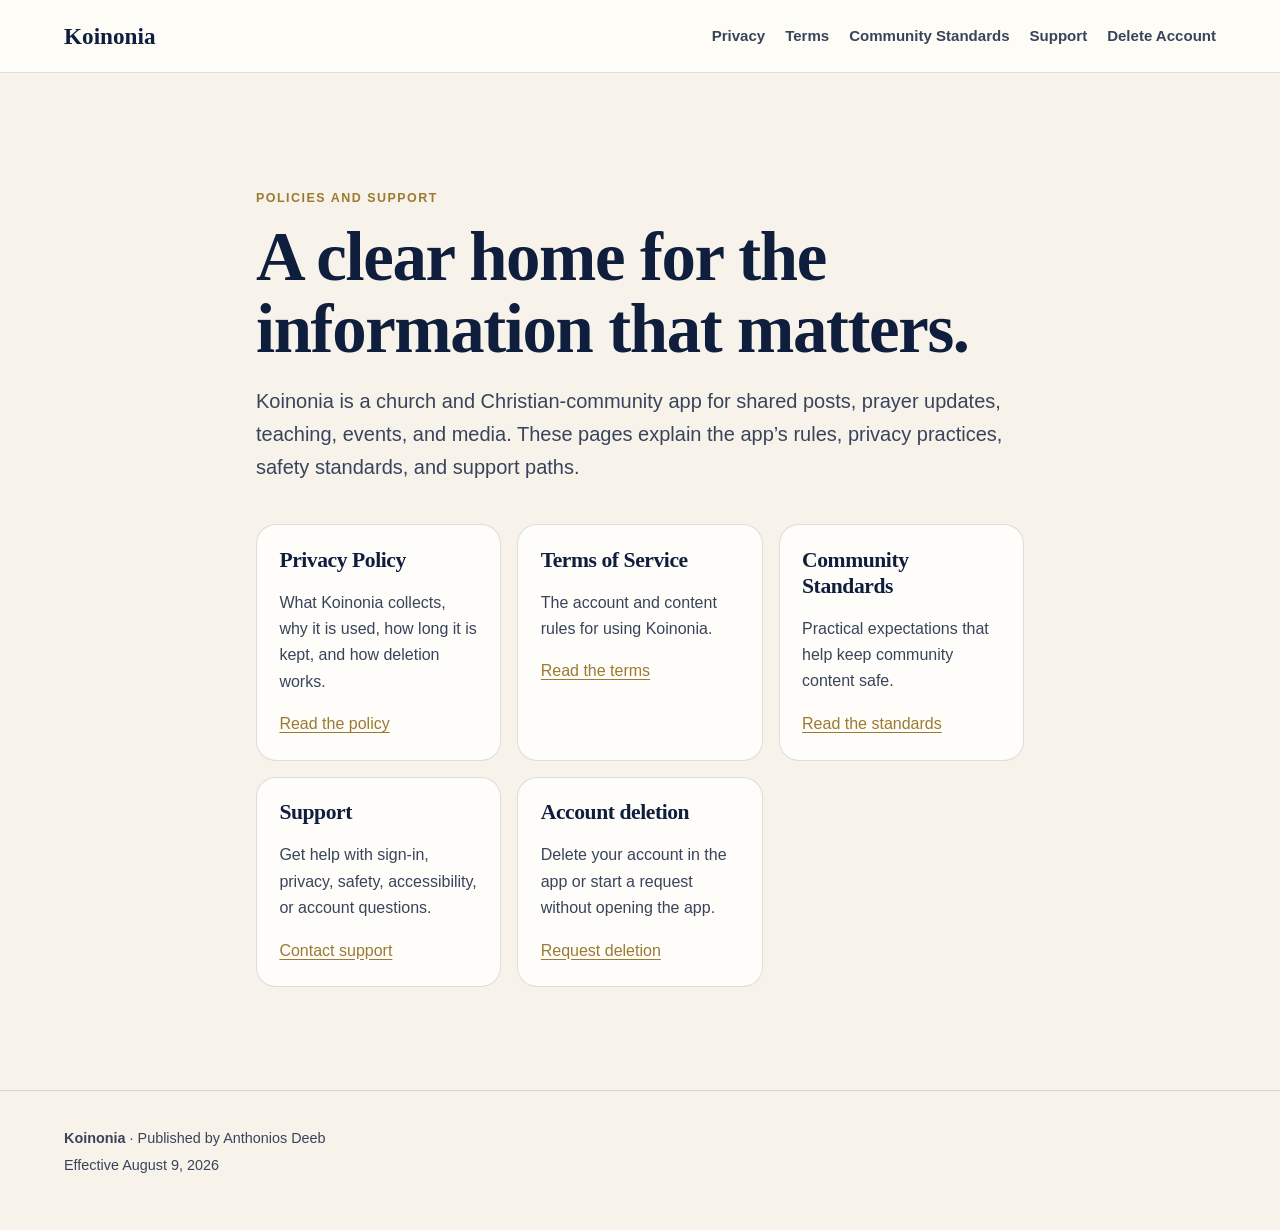
==== public-site/index.html @ f4a789da "feat: publish Koinonia legal and support site" ====
<!doctype html>
<html lang="en">
<head>
  <meta charset="utf-8">
  <meta name="viewport" content="width=device-width, initial-scale=1">
  <meta name="description" content="Privacy, terms, community standards, support, and account deletion information for Koinonia.">
  <title>Koinonia — Policies and Support</title>
  <link rel="stylesheet" href="styles.css">
</head>
<body>
  <header class="site-header">
    <div class="shell header-row">
      <a class="brand" href="./">Koinonia</a>
      <nav class="nav" aria-label="Policy navigation">
        <a href="privacy/">Privacy</a>
        <a href="terms/">Terms</a>
        <a href="community-standards/">Community Standards</a>
        <a href="support/">Support</a>
        <a href="delete-account/">Delete Account</a>
      </nav>
    </div>
  </header>
  <main>
    <div class="shell hero">
      <p class="eyebrow">Policies and support</p>
      <h1>A clear home for the information that matters.</h1>
      <p class="lede">Koinonia is a church and Christian-community app for shared posts, prayer updates, teaching, events, and media. These pages explain the app’s rules, privacy practices, safety standards, and support paths.</p>
      <div class="cards">
        <section class="card">
          <h2>Privacy Policy</h2>
          <p>What Koinonia collects, why it is used, how long it is kept, and how deletion works.</p>
          <a href="privacy/">Read the policy</a>
        </section>
        <section class="card">
          <h2>Terms of Service</h2>
          <p>The account and content rules for using Koinonia.</p>
          <a href="terms/">Read the terms</a>
        </section>
        <section class="card">
          <h2>Community Standards</h2>
          <p>Practical expectations that help keep community content safe.</p>
          <a href="community-standards/">Read the standards</a>
        </section>
        <section class="card">
          <h2>Support</h2>
          <p>Get help with sign-in, privacy, safety, accessibility, or account questions.</p>
          <a href="support/">Contact support</a>
        </section>
        <section class="card">
          <h2>Account deletion</h2>
          <p>Delete your account in the app or start a request without opening the app.</p>
          <a href="delete-account/">Request deletion</a>
        </section>
      </div>
    </div>
  </main>
  <footer class="site-footer">
    <div class="shell">
      <p><strong>Koinonia</strong> · Published by Anthonios Deeb</p>
      <p>Effective August 9, 2026</p>
    </div>
  </footer>
</body>
</html>
---- public-site/styles.css ----
:root {
  color-scheme: light;
  --cream: #f7f2ea;
  --surface: #fffdf9;
  --navy: #0f1e3d;
  --ink-soft: #39445b;
  --muted: #6f716f;
  --gold: #9b7a32;
  --border: rgba(15, 30, 61, 0.14);
  --danger: #8d332f;
  font-family: Inter, ui-sans-serif, -apple-system, BlinkMacSystemFont, "Segoe UI", sans-serif;
}

* { box-sizing: border-box; }
body { margin: 0; background: var(--cream); color: var(--navy); line-height: 1.65; }
a { color: var(--gold); text-underline-offset: 0.18em; }
a:focus-visible, button:focus-visible { outline: 3px solid var(--gold); outline-offset: 3px; }
.shell { width: min(100% - 2rem, 72rem); margin-inline: auto; }
.site-header { border-bottom: 1px solid var(--border); background: rgba(255, 253, 249, 0.9); }
.header-row { min-height: 4.5rem; display: flex; align-items: center; justify-content: space-between; gap: 1.5rem; }
.brand { color: var(--navy); text-decoration: none; font-family: Georgia, serif; font-size: 1.45rem; font-weight: 700; }
.nav { display: flex; flex-wrap: wrap; gap: 0.9rem 1.25rem; }
.nav a { color: var(--ink-soft); font-size: 0.94rem; font-weight: 650; text-decoration: none; }
.nav a[aria-current="page"] { color: var(--gold); }
main { padding: clamp(3rem, 8vw, 6.5rem) 0; }
.hero { max-width: 48rem; }
.eyebrow { color: var(--gold); font-size: 0.78rem; font-weight: 800; letter-spacing: 0.12em; text-transform: uppercase; }
h1, h2 { font-family: Georgia, "Times New Roman", serif; letter-spacing: -0.02em; }
h1 { margin: 0.35rem 0 1rem; font-size: clamp(2.35rem, 6vw, 4.3rem); line-height: 1.05; }
h2 { margin: 2.5rem 0 0.7rem; font-size: clamp(1.4rem, 3vw, 2rem); line-height: 1.2; }
p, li { color: var(--ink-soft); }
.lede { font-size: clamp(1.05rem, 2vw, 1.25rem); }
.notice { margin: 2rem 0; padding: 1rem 1.2rem; border: 1px solid rgba(141, 51, 47, 0.32); border-radius: 1rem; background: rgba(255, 255, 255, 0.58); color: var(--danger); }
.cards { display: grid; grid-template-columns: repeat(auto-fit, minmax(15rem, 1fr)); gap: 1rem; margin-top: 2.5rem; }
.card { padding: 1.4rem; border: 1px solid var(--border); border-radius: 1.25rem; background: var(--surface); }
.card h2 { margin-top: 0; font-size: 1.35rem; }
.button { display: inline-flex; min-height: 3rem; align-items: center; justify-content: center; margin-top: 1rem; padding: 0.7rem 1.2rem; border-radius: 999px; background: var(--navy); color: var(--cream); font-weight: 750; text-decoration: none; }
.button.secondary { border: 1px solid var(--border); background: var(--surface); color: var(--navy); }
.metadata { margin-top: 0.5rem; color: var(--muted); font-size: 0.9rem; }
.prose { max-width: 48rem; }
.prose ul { padding-left: 1.35rem; }
.site-footer { padding: 2rem 0 3rem; border-top: 1px solid var(--border); }
.site-footer p { margin: 0.25rem 0; font-size: 0.9rem; }
code { padding: 0.12rem 0.35rem; border-radius: 0.35rem; background: rgba(15, 30, 61, 0.07); color: var(--navy); }

@media (max-width: 48rem) {
  .header-row { align-items: flex-start; flex-direction: column; padding: 1rem 0; }
  .nav { gap: 0.65rem 1rem; }
}

@media (prefers-reduced-motion: reduce) {
  *, *::before, *::after { scroll-behavior: auto !important; }
}
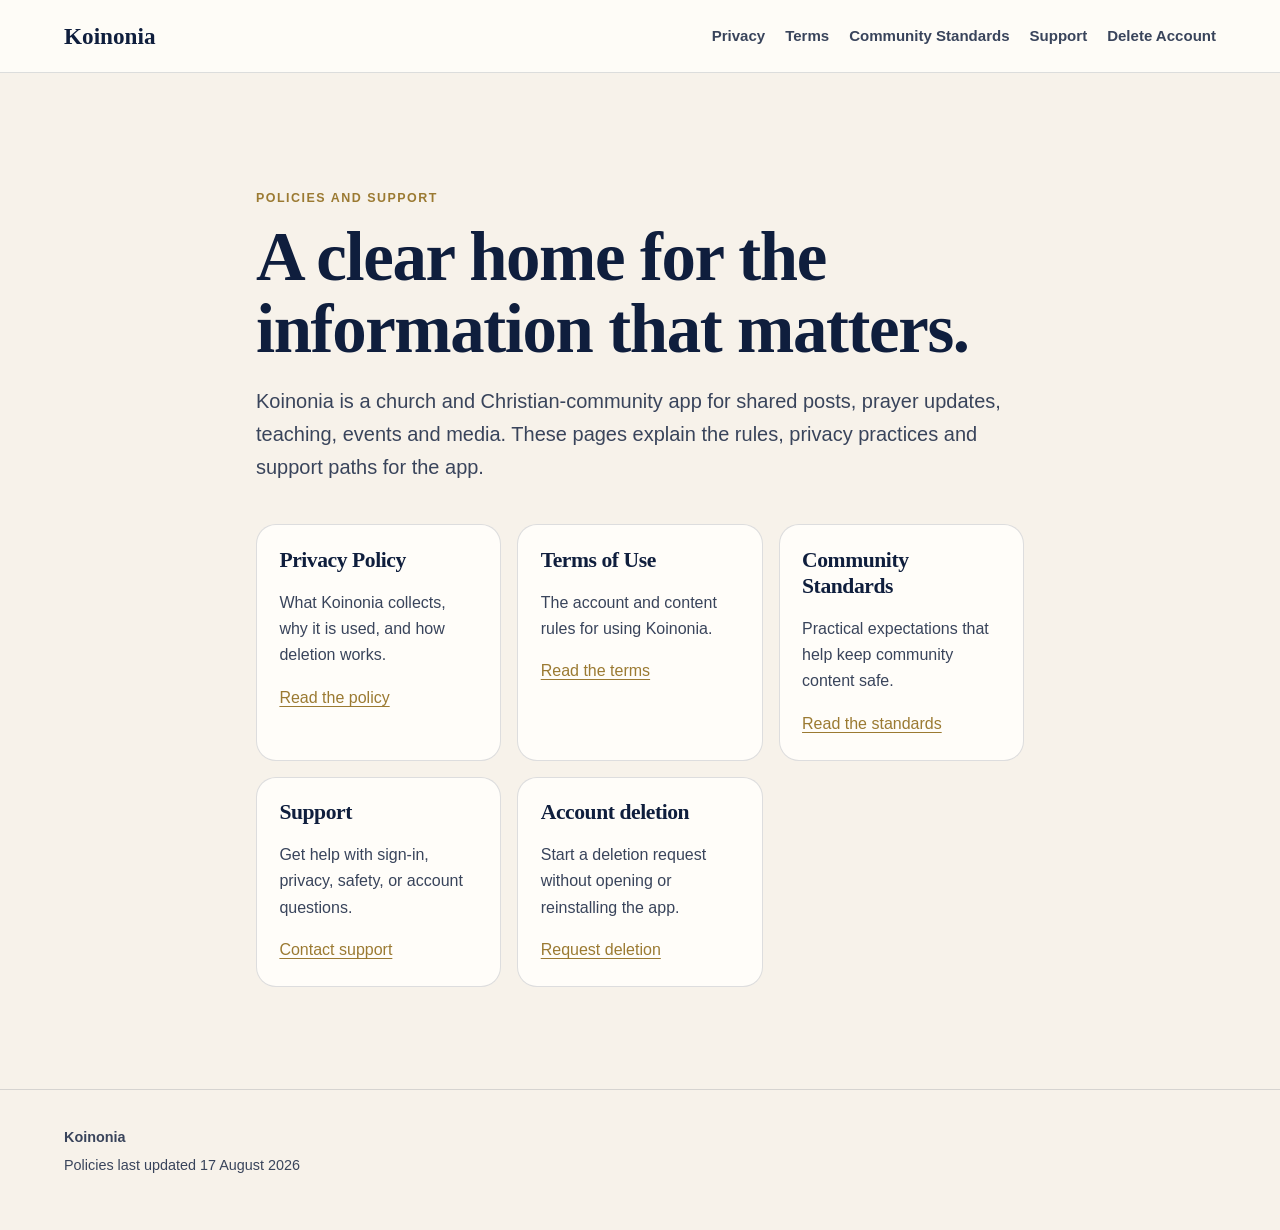
==== commit 3814f4f7: "fix: finalize App Review legal pages" ====
--- a/public-site/index.html
+++ b/public-site/index.html
@@ -1,64 +1,8 @@
 <!doctype html>
 <html lang="en">
-<head>
-  <meta charset="utf-8">
-  <meta name="viewport" content="width=device-width, initial-scale=1">
-  <meta name="description" content="Privacy, terms, community standards, support, and account deletion information for Koinonia.">
-  <title>Koinonia — Policies and Support</title>
-  <link rel="stylesheet" href="styles.css">
-</head>
+<head><meta charset="utf-8"><meta name="viewport" content="width=device-width, initial-scale=1"><meta name="description" content="Privacy, terms, community standards, support and account deletion information for Koinonia."><link rel="canonical" href="https://anthonios-deeb.github.io/koinonia-pages/"><title>Koinonia — Policies and Support</title><link rel="stylesheet" href="styles.css"></head>
 <body>
-  <header class="site-header">
-    <div class="shell header-row">
-      <a class="brand" href="./">Koinonia</a>
-      <nav class="nav" aria-label="Policy navigation">
-        <a href="privacy/">Privacy</a>
-        <a href="terms/">Terms</a>
-        <a href="community-standards/">Community Standards</a>
-        <a href="support/">Support</a>
-        <a href="delete-account/">Delete Account</a>
-      </nav>
-    </div>
-  </header>
-  <main>
-    <div class="shell hero">
-      <p class="eyebrow">Policies and support</p>
-      <h1>A clear home for the information that matters.</h1>
-      <p class="lede">Koinonia is a church and Christian-community app for shared posts, prayer updates, teaching, events, and media. These pages explain the app’s rules, privacy practices, safety standards, and support paths.</p>
-      <div class="cards">
-        <section class="card">
-          <h2>Privacy Policy</h2>
-          <p>What Koinonia collects, why it is used, how long it is kept, and how deletion works.</p>
-          <a href="privacy/">Read the policy</a>
-        </section>
-        <section class="card">
-          <h2>Terms of Service</h2>
-          <p>The account and content rules for using Koinonia.</p>
-          <a href="terms/">Read the terms</a>
-        </section>
-        <section class="card">
-          <h2>Community Standards</h2>
-          <p>Practical expectations that help keep community content safe.</p>
-          <a href="community-standards/">Read the standards</a>
-        </section>
-        <section class="card">
-          <h2>Support</h2>
-          <p>Get help with sign-in, privacy, safety, accessibility, or account questions.</p>
-          <a href="support/">Contact support</a>
-        </section>
-        <section class="card">
-          <h2>Account deletion</h2>
-          <p>Delete your account in the app or start a request without opening the app.</p>
-          <a href="delete-account/">Request deletion</a>
-        </section>
-      </div>
-    </div>
-  </main>
-  <footer class="site-footer">
-    <div class="shell">
-      <p><strong>Koinonia</strong> · Published by Anthonios Deeb</p>
-      <p>Effective August 9, 2026</p>
-    </div>
-  </footer>
-</body>
-</html>
+  <header class="site-header"><div class="shell header-row"><a class="brand" href="index.html">Koinonia</a><nav class="nav" aria-label="Policy navigation"><a href="privacy/">Privacy</a><a href="terms/">Terms</a><a href="community-standards/">Community Standards</a><a href="support/">Support</a><a href="delete-account/">Delete Account</a></nav></div></header>
+  <main><div class="shell hero"><p class="eyebrow">Policies and support</p><h1>A clear home for the information that matters.</h1><p class="lede">Koinonia is a church and Christian-community app for shared posts, prayer updates, teaching, events and media. These pages explain the rules, privacy practices and support paths for the app.</p><div class="cards"><section class="card"><h2>Privacy Policy</h2><p>What Koinonia collects, why it is used, and how deletion works.</p><a href="privacy/">Read the policy</a></section><section class="card"><h2>Terms of Use</h2><p>The account and content rules for using Koinonia.</p><a href="terms/">Read the terms</a></section><section class="card"><h2>Community Standards</h2><p>Practical expectations that help keep community content safe.</p><a href="community-standards/">Read the standards</a></section><section class="card"><h2>Support</h2><p>Get help with sign-in, privacy, safety, or account questions.</p><a href="support/">Contact support</a></section><section class="card"><h2>Account deletion</h2><p>Start a deletion request without opening or reinstalling the app.</p><a href="delete-account/">Request deletion</a></section></div></div></main>
+  <footer class="site-footer"><div class="shell"><p><strong>Koinonia</strong></p><p>Policies last updated 17 August 2026</p></div></footer>
+</body></html>
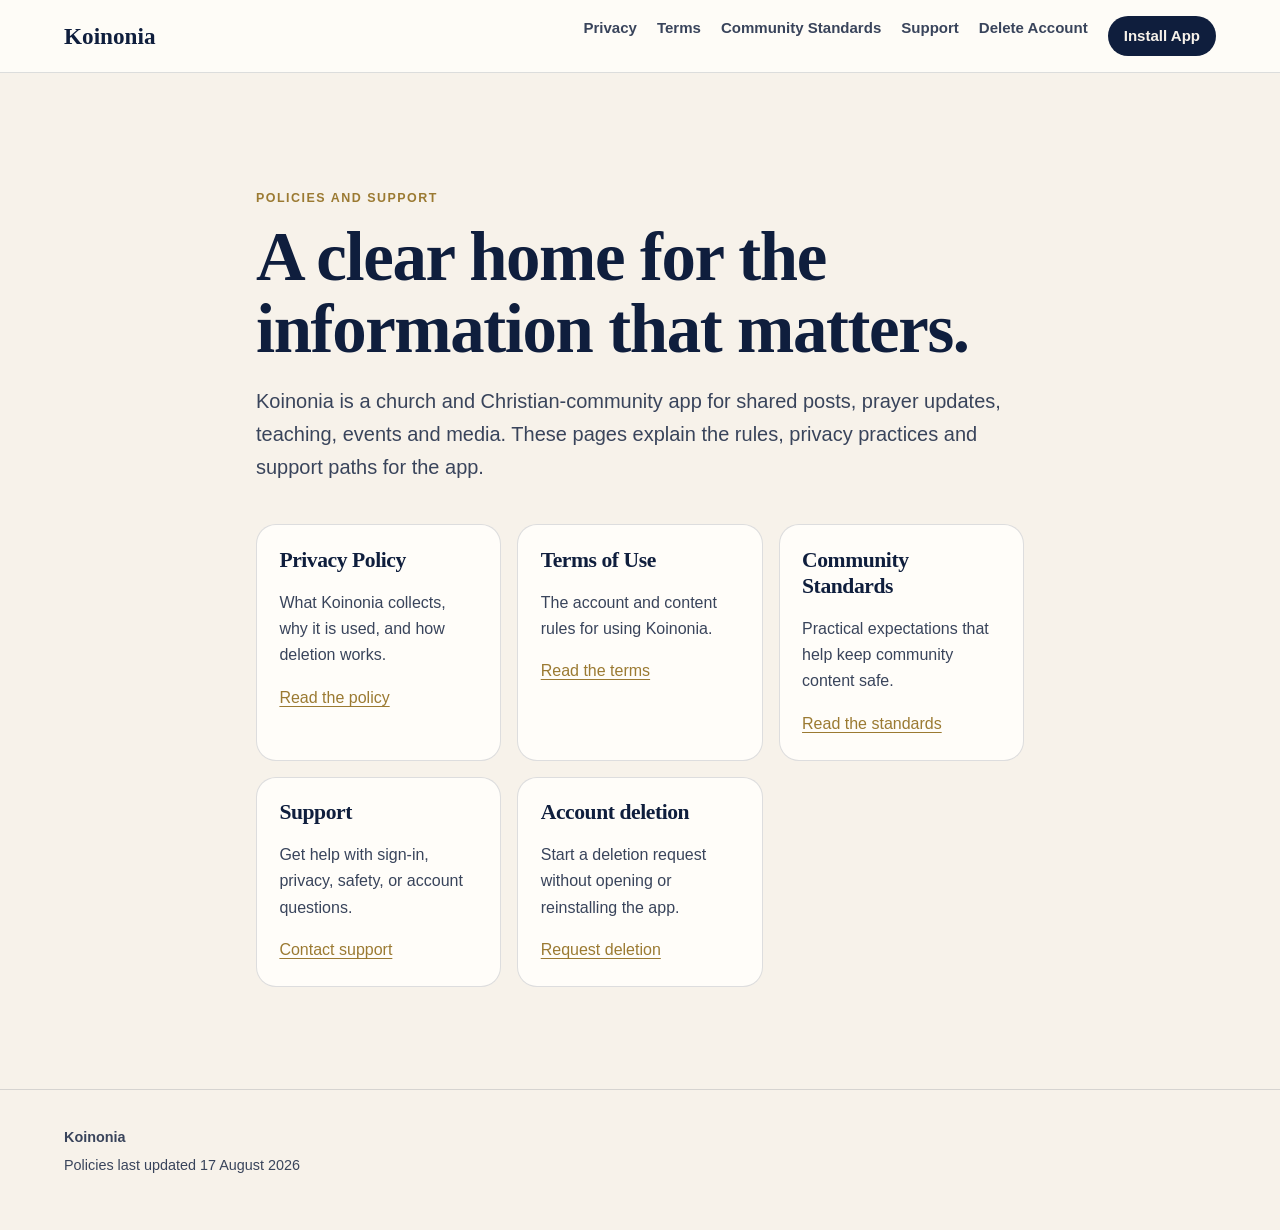
==== commit e8c7378f: "feat: add Koinonia app install page" ====
--- a/public-site/index.html
+++ b/public-site/index.html
@@ -1,8 +1,74 @@
 <!doctype html>
 <html lang="en">
-<head><meta charset="utf-8"><meta name="viewport" content="width=device-width, initial-scale=1"><meta name="description" content="Privacy, terms, community standards, support and account deletion information for Koinonia."><link rel="canonical" href="https://anthonios-deeb.github.io/koinonia-pages/"><title>Koinonia — Policies and Support</title><link rel="stylesheet" href="styles.css"></head>
+<head>
+  <meta charset="utf-8">
+  <meta name="viewport" content="width=device-width, initial-scale=1">
+  <meta name="description" content="Download Koinonia for iPhone or Android, and find privacy, terms, community standards, support and account deletion information.">
+  <link rel="canonical" href="https://anthonios-deeb.github.io/koinonia-pages/">
+  <title>Koinonia — Policies and Support</title>
+  <link rel="stylesheet" href="styles.css">
+  <script src="install-app.js" defer></script>
+</head>
 <body>
-  <header class="site-header"><div class="shell header-row"><a class="brand" href="index.html">Koinonia</a><nav class="nav" aria-label="Policy navigation"><a href="privacy/">Privacy</a><a href="terms/">Terms</a><a href="community-standards/">Community Standards</a><a href="support/">Support</a><a href="delete-account/">Delete Account</a></nav></div></header>
-  <main><div class="shell hero"><p class="eyebrow">Policies and support</p><h1>A clear home for the information that matters.</h1><p class="lede">Koinonia is a church and Christian-community app for shared posts, prayer updates, teaching, events and media. These pages explain the rules, privacy practices and support paths for the app.</p><div class="cards"><section class="card"><h2>Privacy Policy</h2><p>What Koinonia collects, why it is used, and how deletion works.</p><a href="privacy/">Read the policy</a></section><section class="card"><h2>Terms of Use</h2><p>The account and content rules for using Koinonia.</p><a href="terms/">Read the terms</a></section><section class="card"><h2>Community Standards</h2><p>Practical expectations that help keep community content safe.</p><a href="community-standards/">Read the standards</a></section><section class="card"><h2>Support</h2><p>Get help with sign-in, privacy, safety, or account questions.</p><a href="support/">Contact support</a></section><section class="card"><h2>Account deletion</h2><p>Start a deletion request without opening or reinstalling the app.</p><a href="delete-account/">Request deletion</a></section></div></div></main>
-  <footer class="site-footer"><div class="shell"><p><strong>Koinonia</strong></p><p>Policies last updated 17 August 2026</p></div></footer>
-</body></html>
+  <header class="site-header">
+    <div class="shell header-row">
+      <a class="brand" href="index.html">Koinonia</a>
+      <nav class="nav" aria-label="Policy navigation">
+        <a href="privacy/">Privacy</a>
+        <a href="terms/">Terms</a>
+        <a href="community-standards/">Community Standards</a>
+        <a href="support/">Support</a>
+        <a href="delete-account/">Delete Account</a>
+        <a
+          class="nav-cta"
+          href="install/"
+          aria-label="Install Koinonia App"
+          data-install-app
+          data-app-store-url="https://apps.apple.com/app/id6799269751"
+          data-play-store-url="https://play.google.com/store/apps/details?id=com.koinonia.community"
+        >Install App</a>
+      </nav>
+    </div>
+  </header>
+  <main>
+    <div class="shell hero">
+      <p class="eyebrow">Policies and support</p>
+      <h1>A clear home for the information that matters.</h1>
+      <p class="lede">Koinonia is a church and Christian-community app for shared posts, prayer updates, teaching, events and media. These pages explain the rules, privacy practices and support paths for the app.</p>
+      <div class="cards">
+        <section class="card">
+          <h2>Privacy Policy</h2>
+          <p>What Koinonia collects, why it is used, and how deletion works.</p>
+          <a href="privacy/">Read the policy</a>
+        </section>
+        <section class="card">
+          <h2>Terms of Use</h2>
+          <p>The account and content rules for using Koinonia.</p>
+          <a href="terms/">Read the terms</a>
+        </section>
+        <section class="card">
+          <h2>Community Standards</h2>
+          <p>Practical expectations that help keep community content safe.</p>
+          <a href="community-standards/">Read the standards</a>
+        </section>
+        <section class="card">
+          <h2>Support</h2>
+          <p>Get help with sign-in, privacy, safety, or account questions.</p>
+          <a href="support/">Contact support</a>
+        </section>
+        <section class="card">
+          <h2>Account deletion</h2>
+          <p>Start a deletion request without opening or reinstalling the app.</p>
+          <a href="delete-account/">Request deletion</a>
+        </section>
+      </div>
+    </div>
+  </main>
+  <footer class="site-footer">
+    <div class="shell">
+      <p><strong>Koinonia</strong></p>
+      <p>Policies last updated 17 August 2026</p>
+    </div>
+  </footer>
+</body>
+</html>
--- a/public-site/styles.css
+++ b/public-site/styles.css
@@ -12,6 +12,7 @@
 }
 
 * { box-sizing: border-box; }
+html { scroll-behavior: smooth; }
 body { margin: 0; background: var(--cream); color: var(--navy); line-height: 1.65; }
 a { color: var(--gold); text-underline-offset: 0.18em; }
 a:focus-visible, button:focus-visible { outline: 3px solid var(--gold); outline-offset: 3px; }
@@ -22,6 +23,7 @@
 .nav { display: flex; flex-wrap: wrap; gap: 0.9rem 1.25rem; }
 .nav a { color: var(--ink-soft); font-size: 0.94rem; font-weight: 650; text-decoration: none; }
 .nav a[aria-current="page"] { color: var(--gold); }
+.nav .nav-cta { min-height: 2.5rem; display: inline-flex; align-items: center; padding: 0.35rem 1rem; border-radius: 999px; background: var(--navy); color: var(--cream); white-space: nowrap; }
 main { padding: clamp(3rem, 8vw, 6.5rem) 0; }
 .hero { max-width: 48rem; }
 .eyebrow { color: var(--gold); font-size: 0.78rem; font-weight: 800; letter-spacing: 0.12em; text-transform: uppercase; }
@@ -34,6 +36,19 @@
 .cards { display: grid; grid-template-columns: repeat(auto-fit, minmax(15rem, 1fr)); gap: 1rem; margin-top: 2.5rem; }
 .card { padding: 1.4rem; border: 1px solid var(--border); border-radius: 1.25rem; background: var(--surface); }
 .card h2 { margin-top: 0; font-size: 1.35rem; }
+.download-section { margin-top: clamp(3rem, 7vw, 5.5rem); scroll-margin-top: 2rem; }
+.download-card { display: grid; grid-template-columns: auto minmax(0, 1fr); align-items: center; gap: clamp(1.5rem, 4vw, 3.5rem); padding: clamp(1.5rem, 5vw, 3.5rem); border: 1px solid var(--border); border-radius: clamp(1.5rem, 3vw, 2rem); background: var(--surface); }
+.app-icon { width: clamp(7rem, 17vw, 10rem); height: auto; border-radius: 22%; box-shadow: 0 1rem 2.5rem rgba(15, 30, 61, 0.12); }
+.download-content h1, .download-content h2 { margin: 0.3rem 0 0.55rem; font-size: clamp(2rem, 4vw, 3.15rem); }
+.download-copy { max-width: 34rem; margin: 0; font-size: clamp(1.05rem, 2vw, 1.2rem); }
+.store-links { display: flex; flex-wrap: wrap; align-items: center; gap: 0.75rem 1rem; margin-top: 1.5rem; }
+.store-link { display: inline-flex; align-items: center; justify-content: center; border-radius: 0.65rem; }
+.store-badge { display: block; width: auto; }
+.app-store-badge { height: 3.25rem; }
+.google-play-badge { height: 4.2rem; margin: -0.475rem -0.6rem; }
+.install-page { min-height: 100vh; display: flex; flex-direction: column; }
+.install-page main { flex: 1; display: flex; align-items: center; }
+.install-page .download-section { margin-top: 0; }
 .button { display: inline-flex; min-height: 3rem; align-items: center; justify-content: center; margin-top: 1rem; padding: 0.7rem 1.2rem; border-radius: 999px; background: var(--navy); color: var(--cream); font-weight: 750; text-decoration: none; }
 .button.secondary { border: 1px solid var(--border); background: var(--surface); color: var(--navy); }
 .metadata { margin-top: 0.5rem; color: var(--muted); font-size: 0.9rem; }
@@ -45,7 +60,14 @@
 
 @media (max-width: 48rem) {
   .header-row { align-items: flex-start; flex-direction: column; padding: 1rem 0; }
-  .nav { gap: 0.65rem 1rem; }
+  .nav { align-items: center; gap: 0.65rem 1rem; }
+}
+
+@media (max-width: 38rem) {
+  .download-card { grid-template-columns: 1fr; text-align: center; }
+  .app-icon { margin-inline: auto; }
+  .download-copy { margin-inline: auto; }
+  .store-links { justify-content: center; }
 }
 
 @media (prefers-reduced-motion: reduce) {
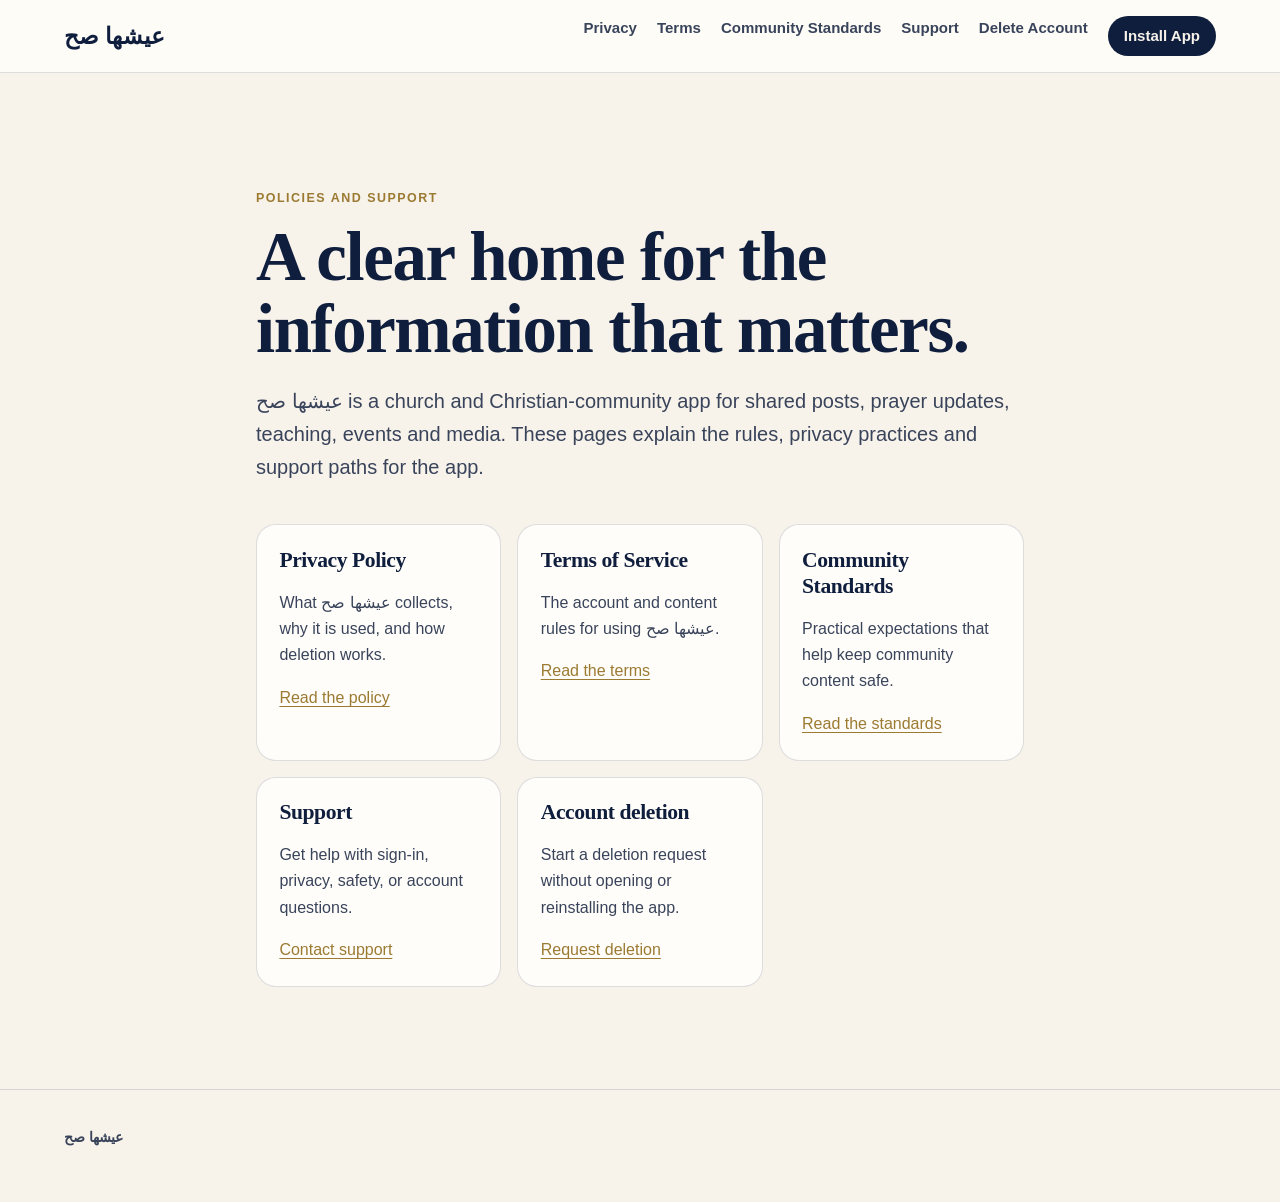
==== commit 427a2c25: "feat: rebrand legal and support site to عيشها صح Renames the user-visible brand on every page, adds " ====
--- a/public-site/index.html
+++ b/public-site/index.html
@@ -3,16 +3,17 @@
 <head>
   <meta charset="utf-8">
   <meta name="viewport" content="width=device-width, initial-scale=1">
-  <meta name="description" content="Download Koinonia for iPhone or Android, and find privacy, terms, community standards, support and account deletion information.">
+  <meta name="description" content="Download عيشها صح for iPhone or Android, and find privacy, terms, community standards, support and account deletion information.">
+  <title>عيشها صح — Policies and Support</title>
   <link rel="canonical" href="https://anthonios-deeb.github.io/koinonia-pages/">
-  <title>Koinonia — Policies and Support</title>
   <link rel="stylesheet" href="styles.css">
   <script src="install-app.js" defer></script>
+  <link rel="icon" type="image/png" href="assets/aishha-sah-app-icon.png">
 </head>
 <body>
   <header class="site-header">
     <div class="shell header-row">
-      <a class="brand" href="index.html">Koinonia</a>
+      <a class="brand" href="index.html">عيشها صح</a>
       <nav class="nav" aria-label="Policy navigation">
         <a href="privacy/">Privacy</a>
         <a href="terms/">Terms</a>
@@ -22,7 +23,7 @@
         <a
           class="nav-cta"
           href="install/"
-          aria-label="Install Koinonia App"
+          aria-label="Install عيشها صح App"
           data-install-app
           data-app-store-url="https://apps.apple.com/app/id6799269751"
           data-play-store-url="https://play.google.com/store/apps/details?id=com.koinonia.community"
@@ -31,19 +32,19 @@
     </div>
   </header>
   <main>
-    <div class="shell hero">
+    <section class="shell hero" aria-labelledby="page-title">
       <p class="eyebrow">Policies and support</p>
-      <h1>A clear home for the information that matters.</h1>
-      <p class="lede">Koinonia is a church and Christian-community app for shared posts, prayer updates, teaching, events and media. These pages explain the rules, privacy practices and support paths for the app.</p>
+      <h1 id="page-title">A clear home for the information that matters.</h1>
+      <p class="lede">عيشها صح is a church and Christian-community app for shared posts, prayer updates, teaching, events and media. These pages explain the rules, privacy practices and support paths for the app.</p>
       <div class="cards">
         <section class="card">
           <h2>Privacy Policy</h2>
-          <p>What Koinonia collects, why it is used, and how deletion works.</p>
+          <p>What عيشها صح collects, why it is used, and how deletion works.</p>
           <a href="privacy/">Read the policy</a>
         </section>
         <section class="card">
-          <h2>Terms of Use</h2>
-          <p>The account and content rules for using Koinonia.</p>
+          <h2>Terms of Service</h2>
+          <p>The account and content rules for using عيشها صح.</p>
           <a href="terms/">Read the terms</a>
         </section>
         <section class="card">
@@ -62,12 +63,12 @@
           <a href="delete-account/">Request deletion</a>
         </section>
       </div>
-    </div>
+    </section>
+
   </main>
   <footer class="site-footer">
     <div class="shell">
-      <p><strong>Koinonia</strong></p>
-      <p>Policies last updated 17 August 2026</p>
+      <p><strong><bdi lang="ar" dir="rtl">عيشها صح</bdi></strong></p>
     </div>
   </footer>
 </body>
